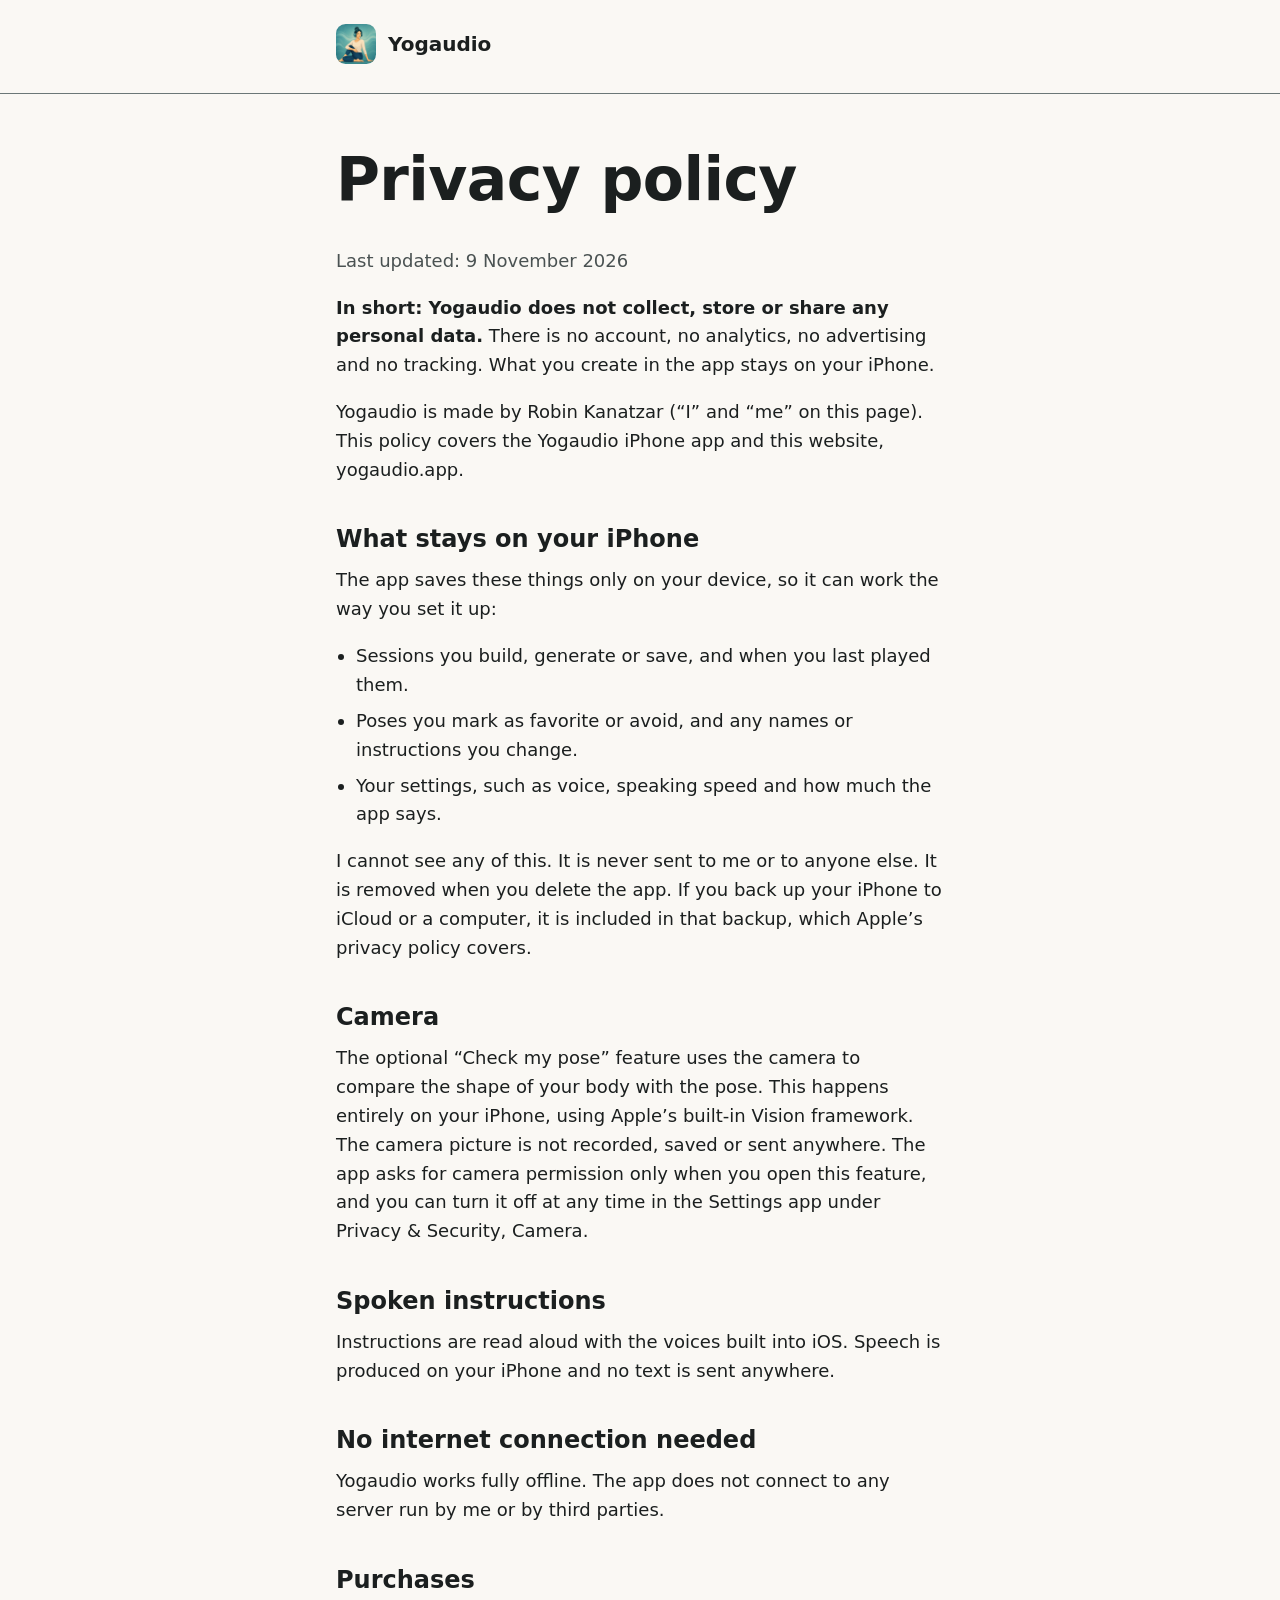
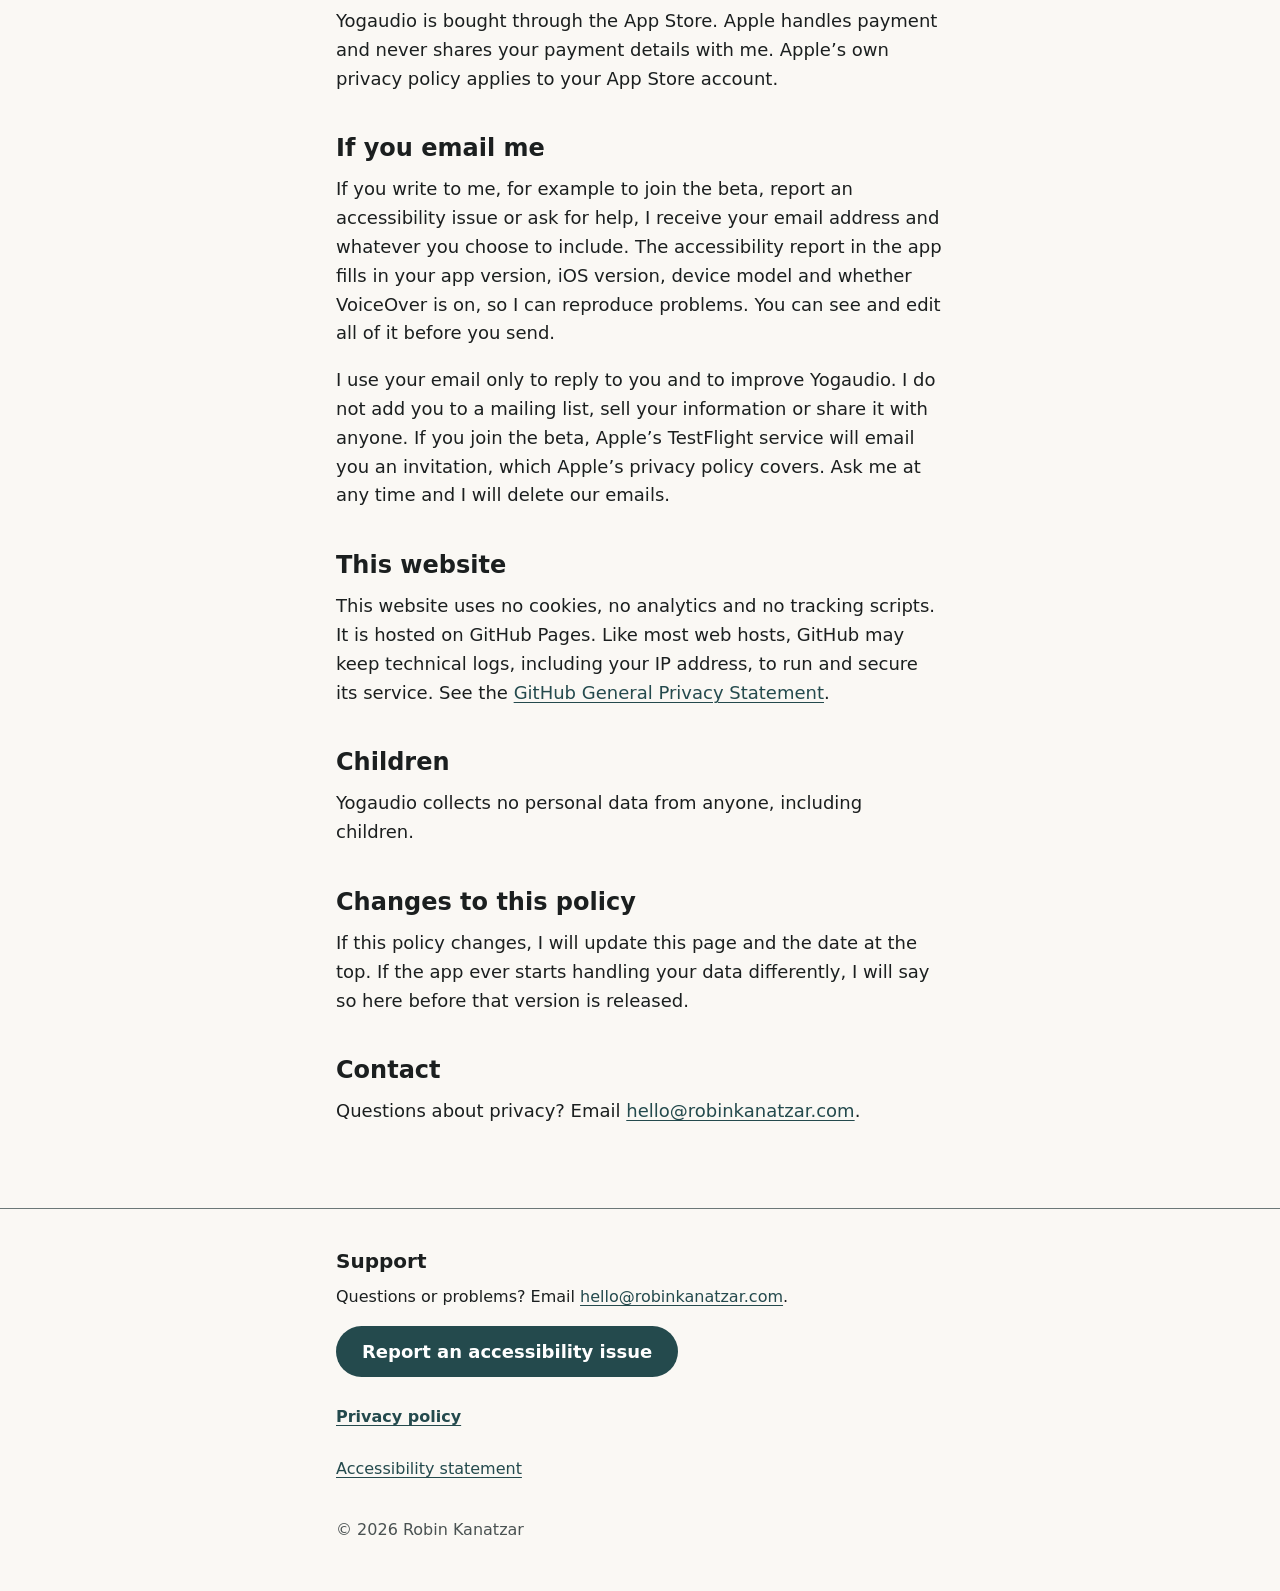
==== privacy.html @ 29d4c192 "Launch yogaudio.app landing page Static, script-free site for GitHub Pages: landing page with Apple'" ====
<!doctype html>
<html lang="en">
<head>
  <meta charset="utf-8">
  <meta name="viewport" content="width=device-width, initial-scale=1">
  <title>Privacy policy | Yogaudio</title>
  <meta name="description" content="Yogaudio collects no personal data. No account, no analytics, no tracking. Your sessions and settings stay on your iPhone.">
  <link rel="canonical" href="https://yogaudio.app/privacy.html">
  <meta name="color-scheme" content="light dark">
  <meta property="og:type" content="article">
  <meta property="og:site_name" content="Yogaudio">
  <meta property="og:title" content="Yogaudio privacy policy">
  <meta property="og:description" content="Yogaudio collects no personal data. Your sessions and settings stay on your iPhone.">
  <meta property="og:url" content="https://yogaudio.app/privacy.html">
  <meta property="og:image" content="https://yogaudio.app/assets/og-image.png">
  <link rel="icon" href="assets/favicon-32.png" sizes="32x32" type="image/png">
  <link rel="apple-touch-icon" href="assets/apple-touch-icon.png">
  <link rel="stylesheet" href="styles.css">
</head>
<body>
  <a class="skip-link" href="#main">Skip to main content</a>

  <header class="site-header">
    <div class="wrap">
      <a href="./"><img src="assets/apple-touch-icon.png" alt="" width="40" height="40"><span>Yogaudio <span class="visually-hidden">home</span></span></a>
    </div>
  </header>

  <main id="main" tabindex="-1">
    <div class="wrap prose">
      <h1>Privacy policy</h1>
      <p class="updated">Last updated: 9 November 2026</p>

      <p><strong>In short: Yogaudio does not collect, store or share any personal data.</strong> There is no account, no analytics, no advertising and no tracking. What you create in the app stays on your iPhone.</p>

      <p>Yogaudio is made by Robin Kanatzar (“I” and “me” on this page). This policy covers the Yogaudio iPhone app and this website, yogaudio.app.</p>

      <h2>What stays on your iPhone</h2>
      <p>The app saves these things only on your device, so it can work the way you set it up:</p>
      <ul>
        <li>Sessions you build, generate or save, and when you last played them.</li>
        <li>Poses you mark as favorite or avoid, and any names or instructions you change.</li>
        <li>Your settings, such as voice, speaking speed and how much the app says.</li>
      </ul>
      <p>I cannot see any of this. It is never sent to me or to anyone else. It is removed when you delete the app. If you back up your iPhone to iCloud or a computer, it is included in that backup, which Apple’s privacy policy covers.</p>

      <h2>Camera</h2>
      <p>The optional “Check my pose” feature uses the camera to compare the shape of your body with the pose. This happens entirely on your iPhone, using Apple’s built-in Vision framework. The camera picture is not recorded, saved or sent anywhere. The app asks for camera permission only when you open this feature, and you can turn it off at any time in the Settings app under Privacy &amp; Security, Camera.</p>

      <h2>Spoken instructions</h2>
      <p>Instructions are read aloud with the voices built into iOS. Speech is produced on your iPhone and no text is sent anywhere.</p>

      <h2>No internet connection needed</h2>
      <p>Yogaudio works fully offline. The app does not connect to any server run by me or by third parties.</p>

      <h2>Purchases</h2>
      <p>Yogaudio is bought through the App Store. Apple handles payment and never shares your payment details with me. Apple’s own privacy policy applies to your App Store account.</p>

      <h2>If you email me</h2>
      <p>If you write to me, for example to join the beta, report an accessibility issue or ask for help, I receive your email address and whatever you choose to include. The accessibility report in the app fills in your app version, iOS version, device model and whether VoiceOver is on, so I can reproduce problems. You can see and edit all of it before you send.</p>
      <p>I use your email only to reply to you and to improve Yogaudio. I do not add you to a mailing list, sell your information or share it with anyone. If you join the beta, Apple’s TestFlight service will email you an invitation, which Apple’s privacy policy covers. Ask me at any time and I will delete our emails.</p>

      <h2>This website</h2>
      <p>This website uses no cookies, no analytics and no tracking scripts. It is hosted on GitHub Pages. Like most web hosts, GitHub may keep technical logs, including your IP address, to run and secure its service. See the <a href="https://docs.github.com/en/site-policy/privacy-policies/github-general-privacy-statement">GitHub General Privacy Statement</a>.</p>

      <h2>Children</h2>
      <p>Yogaudio collects no personal data from anyone, including children.</p>

      <h2>Changes to this policy</h2>
      <p>If this policy changes, I will update this page and the date at the top. If the app ever starts handling your data differently, I will say so here before that version is released.</p>

      <h2>Contact</h2>
      <p>Questions about privacy? Email <a href="mailto:hello@robinkanatzar.com?subject=Yogaudio%20privacy">hello@robinkanatzar.com</a>.</p>
    </div>
  </main>

  <footer class="site-footer">
    <div class="wrap">
      <h2>Support</h2>
      <p>Questions or problems? Email <a href="mailto:hello@robinkanatzar.com?subject=Yogaudio%20support">hello@robinkanatzar.com</a>.</p>
      <p>
        <a class="button" href="mailto:hello@robinkanatzar.com?subject=Yogaudio%20accessibility%20issue&amp;body=Hello%2C%0D%0A%0D%0AWhat%20happened%3A%0D%0A%0D%0AWhere%20it%20happened%20%28website%20page%20or%20app%20screen%29%3A%0D%0A%0D%0ADevice%2C%20browser%20or%20app%20version%2C%20and%20any%20assistive%20technology%3A%0D%0A">Report an accessibility issue</a>
      </p>
      <nav aria-label="Footer">
        <ul class="footer-links">
          <li><a href="privacy.html" aria-current="page">Privacy policy</a></li>
          <li><a href="accessibility.html">Accessibility statement</a></li>
        </ul>
      </nav>
      <p class="copyright">© 2026 Robin Kanatzar</p>
    </div>
  </footer>
</body>
</html>
---- styles.css ----
/*
  Yogaudio website styles.

  Accessibility notes
  - Every text and control color pair meets WCAG AAA contrast (7:1) in light and dark mode.
  - Sizes are in rem so browser text size settings and zoom scale the whole page.
  - No fixed heights on text containers, so user text-spacing overrides (WCAG 1.4.12) never clip.
  - One-column layout that reflows down to 320 CSS pixels wide (WCAG 1.4.10).
  - Focus is always visible, thick and high contrast (WCAG 2.4.7, 2.4.11, 2.4.13).
  - Controls are at least 48 by 48 CSS pixels (WCAG 2.5.5, 2.5.8).
  - Works in Windows High Contrast / forced colors mode.
*/

:root {
  color-scheme: light dark;

  /* Light palette. Contrast against --bg in brackets. */
  --bg: #faf8f4;
  --text: #1b1f1f;          /* 15.7:1 */
  --text-muted: #4a5252;    /* 7.6:1 */
  --accent: #244a4d;        /* 9.2:1, the app's teal, darkened for AAA */
  --surface: #e3f0f0;       /* card background; text 14.3:1, accent 8.3:1 */
  --border: #6b7777;        /* 4.6:1, non-text contrast for card edges */
  --button-bg: #244a4d;
  --button-text: #ffffff;   /* 9.7:1 */
  --button-hover-bg: #1b3739;
  --focus: #1b1f1f;
  --focus-halo: #faf8f4;

  --radius: 0.75rem;
  --measure: 40rem;
  --gutter: 1rem;
}

@media (prefers-color-scheme: dark) {
  :root {
    --bg: #101414;
    --text: #f3f5f5;        /* 17:1 */
    --text-muted: #c2caca;  /* 11.1:1 */
    --accent: #8fd0d3;      /* 10.7:1 */
    --surface: #1a2728;     /* text 14.1:1, accent 8.9:1 */
    --border: #8a9898;
    --button-bg: #8fd0d3;
    --button-text: #0b1a1b; /* 10.3:1 */
    --button-hover-bg: #b5e2e4;
    --focus: #f3f5f5;
    --focus-halo: #101414;
  }
}

@media (prefers-contrast: more) {
  :root {
    --text-muted: var(--text);
    --border: var(--text);
  }
}

*,
*::before,
*::after {
  box-sizing: border-box;
}

html {
  /* Never lock the text size: respect the browser and OS setting. */
  -webkit-text-size-adjust: 100%;
  text-size-adjust: 100%;
}

body {
  margin: 0;
  background: var(--bg);
  color: var(--text);
  font-family: system-ui, -apple-system, BlinkMacSystemFont, "Segoe UI", Roboto, "Helvetica Neue", Arial, sans-serif;
  font-size: 1.125rem;
  line-height: 1.6;
  overflow-wrap: break-word;
}

img {
  max-width: 100%;
  height: auto;
}

h1,
h2,
h3 {
  line-height: 1.25;
  margin: 0 0 0.5em;
}

h1 {
  font-size: clamp(2.5rem, 2rem + 3vw, 3.75rem);
  letter-spacing: -0.01em;
}

h2 {
  font-size: 1.75rem;
  margin-top: 0;
}

h3 {
  font-size: 1.3rem;
}

p,
ul {
  margin: 0 0 1em;
}

a {
  color: var(--accent);
  text-decoration: underline;
  text-decoration-thickness: 0.08em;
  text-underline-offset: 0.18em;
}

a:hover {
  text-decoration-thickness: 0.16em;
}

/* Visible focus for every interactive element: a two-tone ring that shows on any background. */
:focus-visible {
  outline: 3px solid var(--focus);
  outline-offset: 3px;
  box-shadow: 0 0 0 6px var(--focus-halo);
  border-radius: 0.25rem;
}

/* Hidden visually, still read by screen readers. */
.visually-hidden {
  position: absolute !important;
  width: 1px;
  height: 1px;
  padding: 0;
  margin: -1px;
  overflow: hidden;
  clip: rect(0 0 0 0);
  white-space: nowrap;
  border: 0;
}

/* Skip link: first thing a keyboard user reaches, shown when focused. */
.skip-link {
  position: absolute;
  left: var(--gutter);
  top: -100vh;
  z-index: 10;
  padding: 0.75rem 1rem;
  background: var(--button-bg);
  color: var(--button-text);
  font-weight: 700;
  border-radius: 0.5rem;
}

.skip-link:focus {
  top: var(--gutter);
}

.wrap {
  max-width: var(--measure);
  margin: 0 auto;
  padding: 0 var(--gutter);
}

/* Header on inner pages */
.site-header {
  padding: 1.25rem 0;
  border-bottom: 1px solid var(--border);
}

.site-header a {
  display: inline-flex;
  align-items: center;
  gap: 0.75rem;
  min-height: 3rem;
  font-weight: 700;
  font-size: 1.25rem;
  color: var(--text);
  text-decoration: none;
}

.site-header a:hover span {
  text-decoration: underline;
}

.site-header img {
  width: 2.5rem;
  height: 2.5rem;
  border-radius: 0.6rem;
}

main {
  display: block;
  padding: 3rem 0 4rem;
}

main:focus {
  outline: none;
}

/* Home page hero */
.hero {
  text-align: center;
  padding-bottom: 3rem;
}

.app-icon {
  display: block;
  width: 8rem;
  height: 8rem;
  margin: 0 auto 1.5rem;
  border-radius: 1.8rem;
  /* Keeps the icon edge visible on the dark background without relying on color alone. */
  box-shadow: 0 0 0 1px var(--border);
}

.tagline {
  font-size: 1.375rem;
  color: var(--text-muted);
  max-width: 32rem;
  margin: 0 auto 2rem;
}

.badge-link {
  display: inline-block;
  border-radius: 0.6rem;
  /* The link area stays at least 48px tall even before the badge image loads. */
  min-height: 3rem;
  min-width: 3rem;
}

.badge-link img {
  display: block;
  height: 3.5rem;
  width: auto;
}

.availability {
  margin-top: 1rem;
  font-size: 1rem;
  color: var(--text-muted);
}

section + section {
  margin-top: 3.5rem;
}

.features {
  padding-left: 1.25rem;
}

.features li + li {
  margin-top: 0.6em;
}

/* Calls to action */
.card {
  background: var(--surface);
  border: 1px solid var(--border);
  border-radius: var(--radius);
  padding: 1.5rem;
}

.card + .card {
  margin-top: 1.25rem;
}

.card > :last-child {
  margin-bottom: 0;
}

.card--primary {
  border-width: 3px;
  border-color: var(--accent);
  padding: 2rem 1.5rem;
}

.card--primary h3 {
  font-size: 1.6rem;
}

.contact-note {
  color: var(--text-muted);
}

.button {
  display: inline-flex;
  align-items: center;
  justify-content: center;
  min-height: 3rem;
  min-width: 3rem;
  padding: 0.75rem 1.5rem;
  /* Transparent border becomes visible in forced colors mode, so the button keeps its shape. */
  border: 2px solid transparent;
  border-radius: 999px;
  background: var(--button-bg);
  color: var(--button-text);
  font-weight: 700;
  font-size: 1.125rem;
  line-height: 1.3;
  text-align: center;
  text-decoration: none;
}

.button:hover {
  background: var(--button-hover-bg);
  text-decoration: underline;
}

.button--large {
  font-size: 1.25rem;
  padding: 1rem 2rem;
  min-height: 3.5rem;
}

.button--secondary {
  background: transparent;
  color: var(--accent);
  border-color: currentColor;
}

.button--secondary:hover {
  background: var(--bg);
}

/* Inner page content */
.prose h2 {
  font-size: 1.5rem;
  margin-top: 2.5rem;
}

.prose ul {
  padding-left: 1.25rem;
}

.prose li + li {
  margin-top: 0.4em;
}

.updated {
  color: var(--text-muted);
}

/* Footer: the same on every page, in the same order (WCAG 3.2.6 Consistent Help). */
.site-footer {
  border-top: 1px solid var(--border);
  padding: 2.5rem 0 3rem;
  font-size: 1rem;
}

.site-footer h2 {
  font-size: 1.25rem;
}

.footer-links {
  list-style: none;
  padding: 0;
  margin: 0 0 1.5rem;
}

.footer-links li + li {
  margin-top: 0.25rem;
}

.footer-links a {
  display: inline-flex;
  align-items: center;
  min-height: 3rem;
}

.footer-links a[aria-current="page"] {
  font-weight: 700;
}

.copyright {
  margin: 1.5rem 0 0;
  color: var(--text-muted);
}

@media (forced-colors: active) {
  .button,
  .card,
  .skip-link {
    border: 2px solid CanvasText;
  }

  .button,
  .skip-link {
    color: LinkText;
  }

  :focus-visible {
    outline: 3px solid Highlight;
    box-shadow: none;
  }
}

@media (prefers-reduced-motion: no-preference) {
  html {
    scroll-behavior: smooth;
  }
}

@media print {
  .skip-link {
    display: none;
  }
}
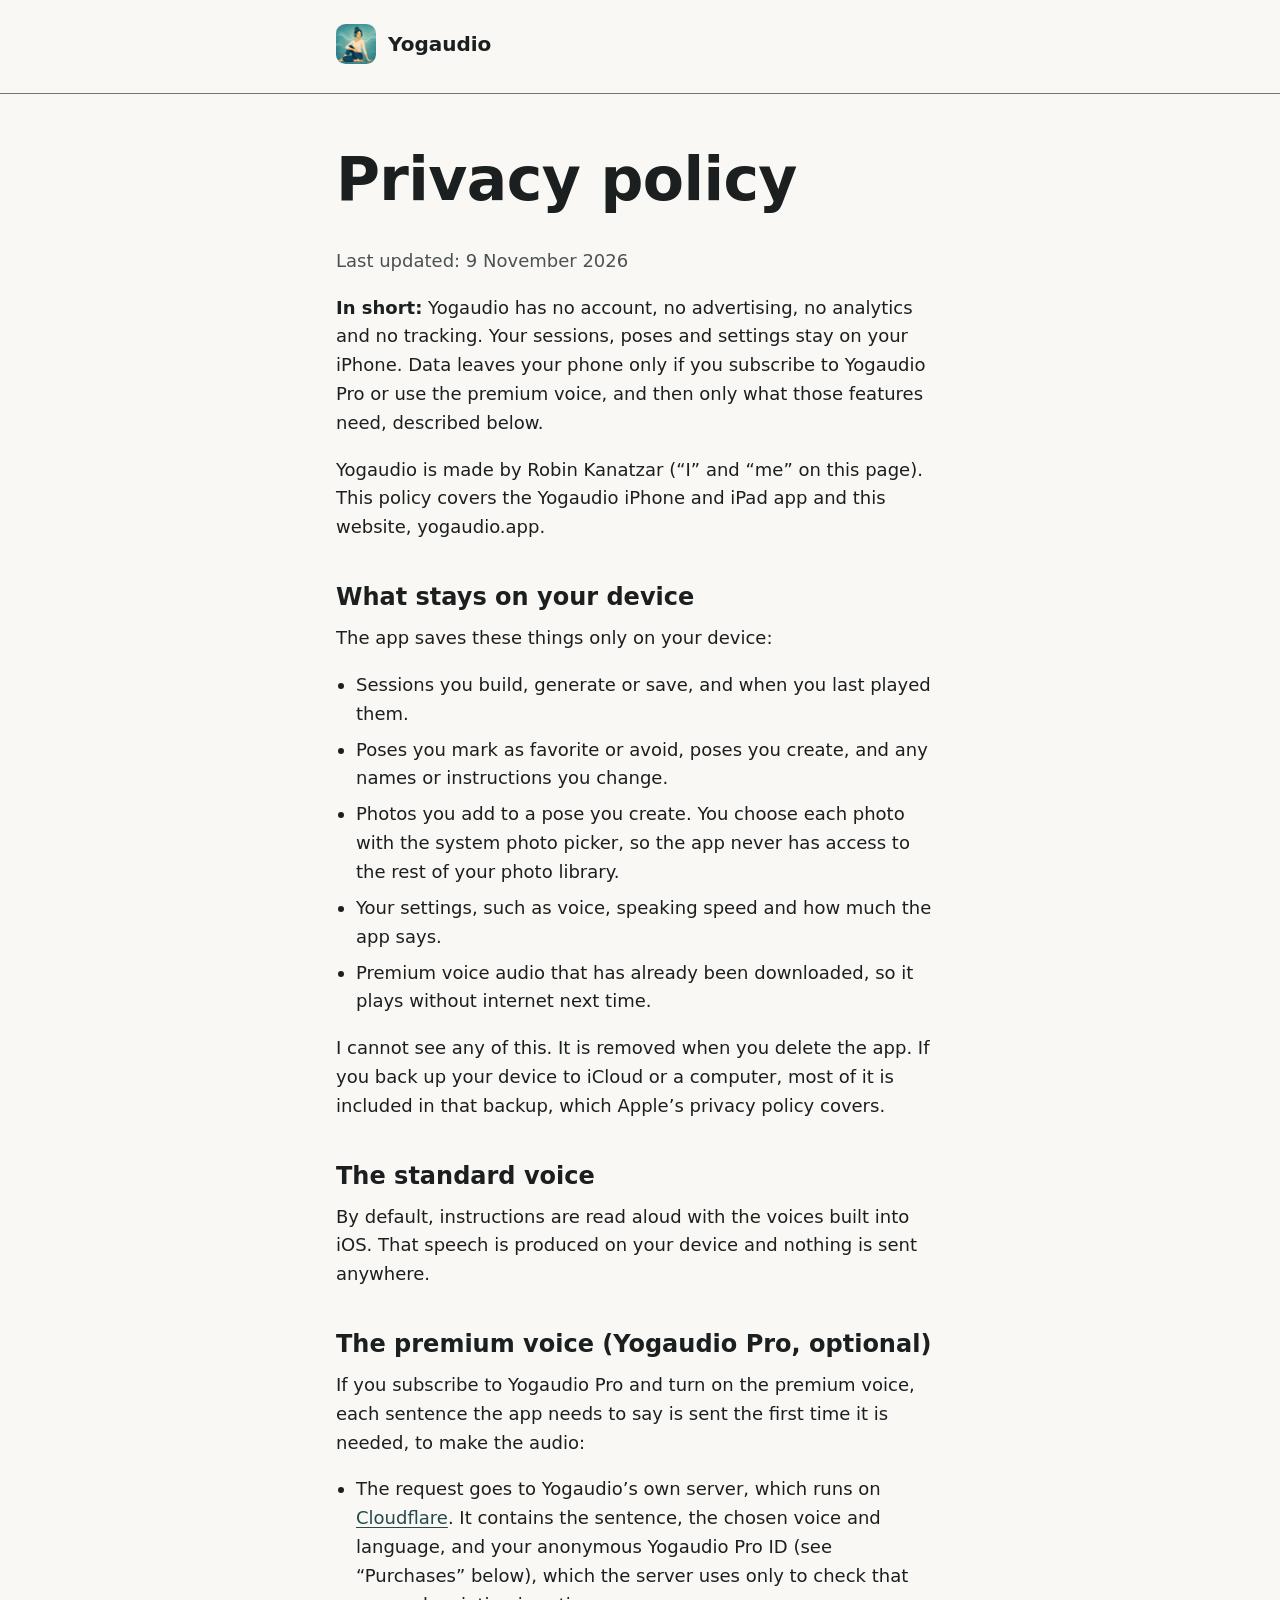
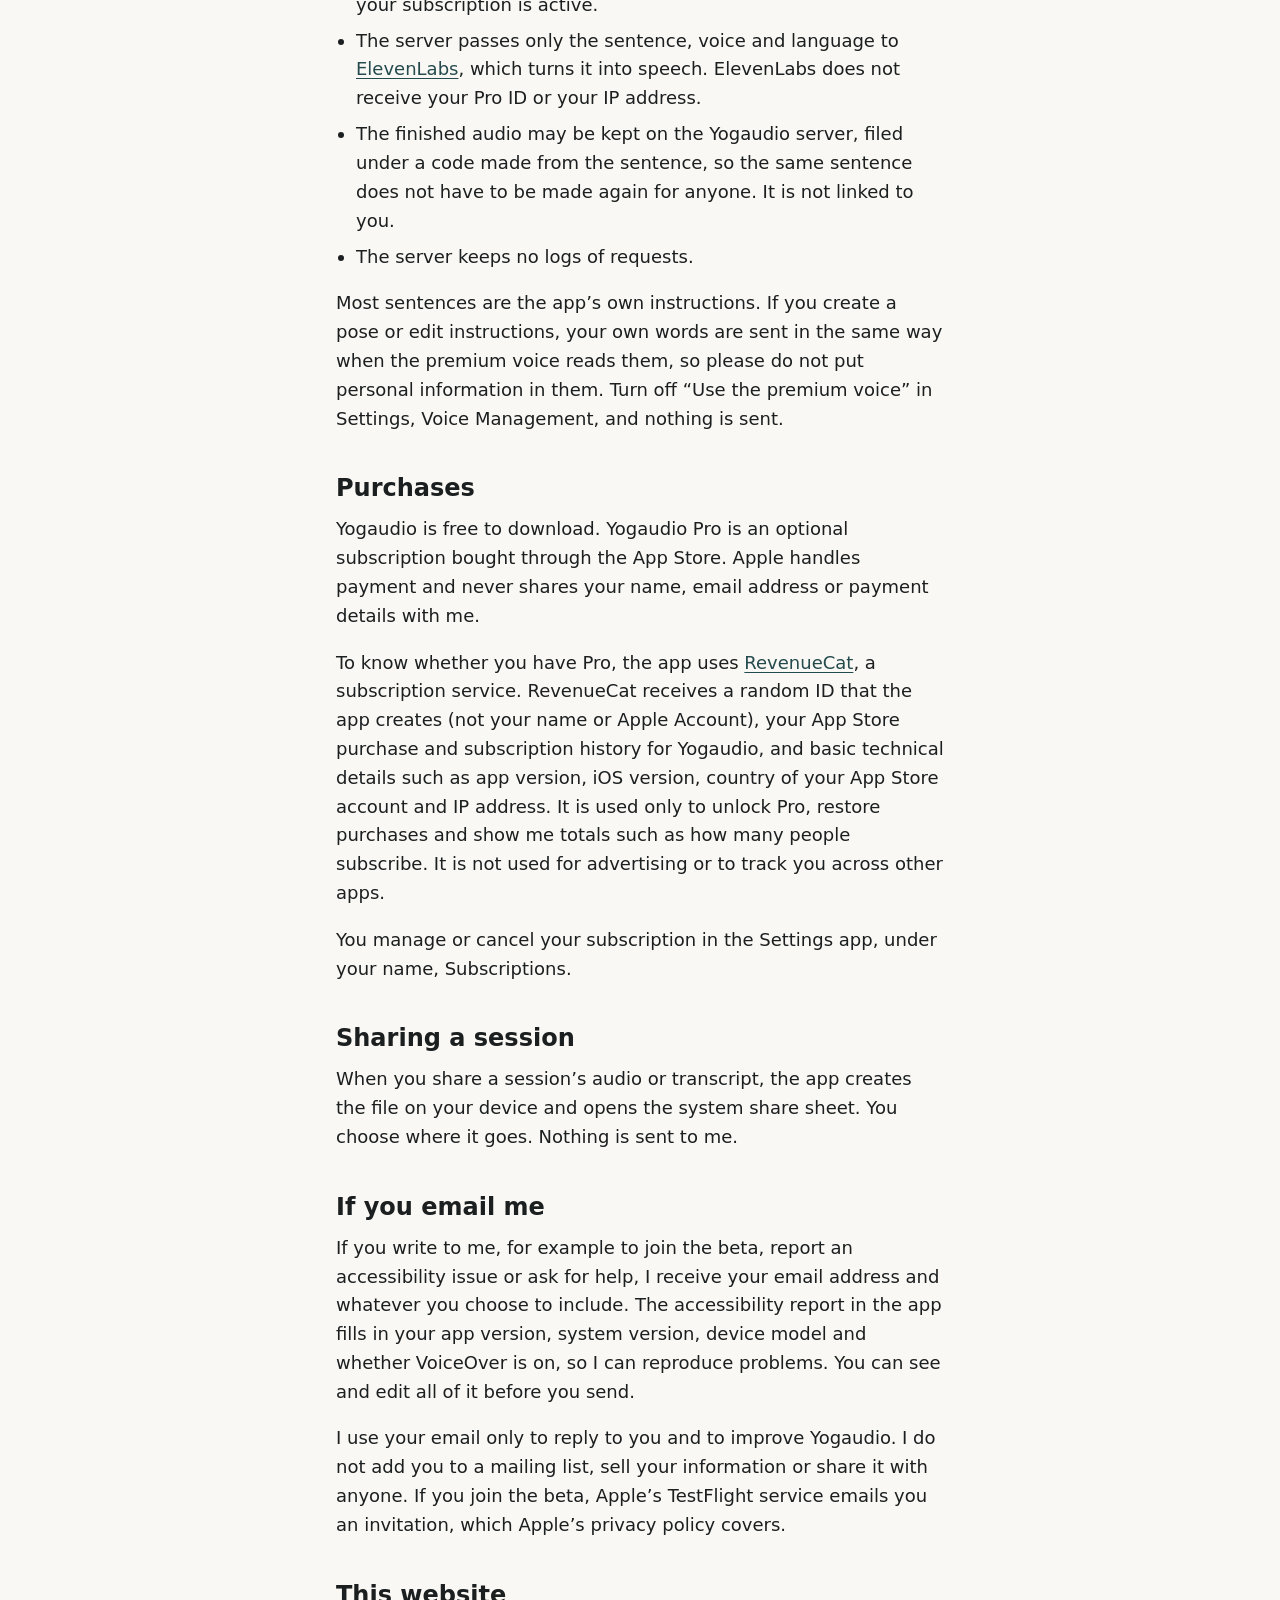
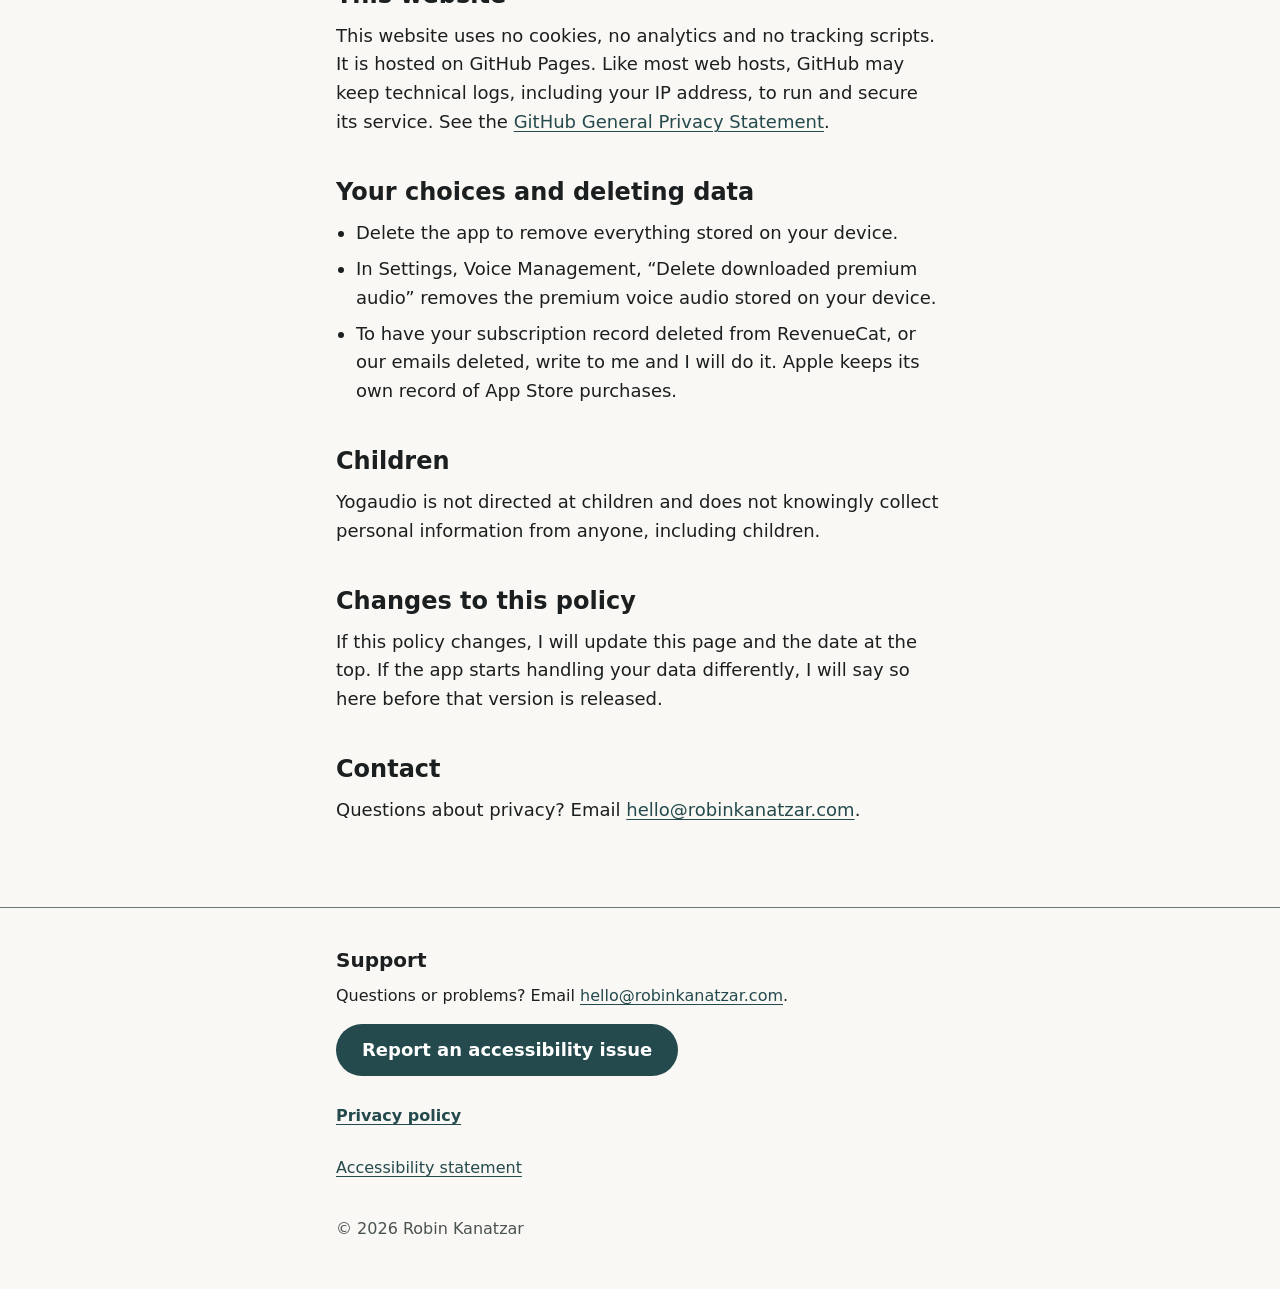
==== commit a06e079d: "Update privacy policy for Yogaudio Pro and the premium voice The app is now free with an optional Pr" ====
--- a/privacy.html
+++ b/privacy.html
@@ -4,13 +4,13 @@
   <meta charset="utf-8">
   <meta name="viewport" content="width=device-width, initial-scale=1">
   <title>Privacy policy | Yogaudio</title>
-  <meta name="description" content="Yogaudio collects no personal data. No account, no analytics, no tracking. Your sessions and settings stay on your iPhone.">
+  <meta name="description" content="How Yogaudio handles your data: no account, no ads, no analytics, no tracking. Sessions and settings stay on your device; the optional Pro subscription and premium voice share only what they need.">
   <link rel="canonical" href="https://yogaudio.app/privacy.html">
   <meta name="color-scheme" content="light dark">
   <meta property="og:type" content="article">
   <meta property="og:site_name" content="Yogaudio">
   <meta property="og:title" content="Yogaudio privacy policy">
-  <meta property="og:description" content="Yogaudio collects no personal data. Your sessions and settings stay on your iPhone.">
+  <meta property="og:description" content="No account, no ads, no tracking. Sessions and settings stay on your device.">
   <meta property="og:url" content="https://yogaudio.app/privacy.html">
   <meta property="og:image" content="https://yogaudio.app/assets/og-image.png">
   <link rel="icon" href="assets/favicon-32.png" sizes="32x32" type="image/png">
@@ -31,43 +31,61 @@
       <h1>Privacy policy</h1>
       <p class="updated">Last updated: 9 November 2026</p>
 
-      <p><strong>In short: Yogaudio does not collect, store or share any personal data.</strong> There is no account, no analytics, no advertising and no tracking. What you create in the app stays on your iPhone.</p>
+      <p><strong>In short:</strong> Yogaudio has no account, no advertising, no analytics and no tracking. Your sessions, poses and settings stay on your iPhone. Data leaves your phone only if you subscribe to Yogaudio Pro or use the premium voice, and then only what those features need, described below.</p>
 
-      <p>Yogaudio is made by Robin Kanatzar (“I” and “me” on this page). This policy covers the Yogaudio iPhone app and this website, yogaudio.app.</p>
+      <p>Yogaudio is made by Robin Kanatzar (“I” and “me” on this page). This policy covers the Yogaudio iPhone and iPad app and this website, yogaudio.app.</p>
 
-      <h2>What stays on your iPhone</h2>
-      <p>The app saves these things only on your device, so it can work the way you set it up:</p>
+      <h2>What stays on your device</h2>
+      <p>The app saves these things only on your device:</p>
       <ul>
         <li>Sessions you build, generate or save, and when you last played them.</li>
-        <li>Poses you mark as favorite or avoid, and any names or instructions you change.</li>
+        <li>Poses you mark as favorite or avoid, poses you create, and any names or instructions you change.</li>
+        <li>Photos you add to a pose you create. You choose each photo with the system photo picker, so the app never has access to the rest of your photo library.</li>
         <li>Your settings, such as voice, speaking speed and how much the app says.</li>
+        <li>Premium voice audio that has already been downloaded, so it plays without internet next time.</li>
       </ul>
-      <p>I cannot see any of this. It is never sent to me or to anyone else. It is removed when you delete the app. If you back up your iPhone to iCloud or a computer, it is included in that backup, which Apple’s privacy policy covers.</p>
+      <p>I cannot see any of this. It is removed when you delete the app. If you back up your device to iCloud or a computer, most of it is included in that backup, which Apple’s privacy policy covers.</p>
 
-      <h2>Camera</h2>
-      <p>The optional “Check my pose” feature uses the camera to compare the shape of your body with the pose. This happens entirely on your iPhone, using Apple’s built-in Vision framework. The camera picture is not recorded, saved or sent anywhere. The app asks for camera permission only when you open this feature, and you can turn it off at any time in the Settings app under Privacy &amp; Security, Camera.</p>
+      <h2>The standard voice</h2>
+      <p>By default, instructions are read aloud with the voices built into iOS. That speech is produced on your device and nothing is sent anywhere.</p>
 
-      <h2>Spoken instructions</h2>
-      <p>Instructions are read aloud with the voices built into iOS. Speech is produced on your iPhone and no text is sent anywhere.</p>
-
-      <h2>No internet connection needed</h2>
-      <p>Yogaudio works fully offline. The app does not connect to any server run by me or by third parties.</p>
+      <h2>The premium voice (Yogaudio Pro, optional)</h2>
+      <p>If you subscribe to Yogaudio Pro and turn on the premium voice, each sentence the app needs to say is sent the first time it is needed, to make the audio:</p>
+      <ul>
+        <li>The request goes to Yogaudio’s own server, which runs on <a href="https://www.cloudflare.com/privacypolicy/">Cloudflare</a>. It contains the sentence, the chosen voice and language, and your anonymous Yogaudio Pro ID (see “Purchases” below), which the server uses only to check that your subscription is active.</li>
+        <li>The server passes only the sentence, voice and language to <a href="https://elevenlabs.io/privacy-policy">ElevenLabs</a>, which turns it into speech. ElevenLabs does not receive your Pro ID or your IP address.</li>
+        <li>The finished audio may be kept on the Yogaudio server, filed under a code made from the sentence, so the same sentence does not have to be made again for anyone. It is not linked to you.</li>
+        <li>The server keeps no logs of requests.</li>
+      </ul>
+      <p>Most sentences are the app’s own instructions. If you create a pose or edit instructions, your own words are sent in the same way when the premium voice reads them, so please do not put personal information in them. Turn off “Use the premium voice” in Settings, Voice Management, and nothing is sent.</p>
 
       <h2>Purchases</h2>
-      <p>Yogaudio is bought through the App Store. Apple handles payment and never shares your payment details with me. Apple’s own privacy policy applies to your App Store account.</p>
+      <p>Yogaudio is free to download. Yogaudio Pro is an optional subscription bought through the App Store. Apple handles payment and never shares your name, email address or payment details with me.</p>
+      <p>To know whether you have Pro, the app uses <a href="https://www.revenuecat.com/privacy/">RevenueCat</a>, a subscription service. RevenueCat receives a random ID that the app creates (not your name or Apple Account), your App Store purchase and subscription history for Yogaudio, and basic technical details such as app version, iOS version, country of your App Store account and IP address. It is used only to unlock Pro, restore purchases and show me totals such as how many people subscribe. It is not used for advertising or to track you across other apps.</p>
+      <p>You manage or cancel your subscription in the Settings app, under your name, Subscriptions.</p>
+
+      <h2>Sharing a session</h2>
+      <p>When you share a session’s audio or transcript, the app creates the file on your device and opens the system share sheet. You choose where it goes. Nothing is sent to me.</p>
 
       <h2>If you email me</h2>
-      <p>If you write to me, for example to join the beta, report an accessibility issue or ask for help, I receive your email address and whatever you choose to include. The accessibility report in the app fills in your app version, iOS version, device model and whether VoiceOver is on, so I can reproduce problems. You can see and edit all of it before you send.</p>
-      <p>I use your email only to reply to you and to improve Yogaudio. I do not add you to a mailing list, sell your information or share it with anyone. If you join the beta, Apple’s TestFlight service will email you an invitation, which Apple’s privacy policy covers. Ask me at any time and I will delete our emails.</p>
+      <p>If you write to me, for example to join the beta, report an accessibility issue or ask for help, I receive your email address and whatever you choose to include. The accessibility report in the app fills in your app version, system version, device model and whether VoiceOver is on, so I can reproduce problems. You can see and edit all of it before you send.</p>
+      <p>I use your email only to reply to you and to improve Yogaudio. I do not add you to a mailing list, sell your information or share it with anyone. If you join the beta, Apple’s TestFlight service emails you an invitation, which Apple’s privacy policy covers.</p>
 
       <h2>This website</h2>
       <p>This website uses no cookies, no analytics and no tracking scripts. It is hosted on GitHub Pages. Like most web hosts, GitHub may keep technical logs, including your IP address, to run and secure its service. See the <a href="https://docs.github.com/en/site-policy/privacy-policies/github-general-privacy-statement">GitHub General Privacy Statement</a>.</p>
 
+      <h2>Your choices and deleting data</h2>
+      <ul>
+        <li>Delete the app to remove everything stored on your device.</li>
+        <li>In Settings, Voice Management, “Delete downloaded premium audio” removes the premium voice audio stored on your device.</li>
+        <li>To have your subscription record deleted from RevenueCat, or our emails deleted, write to me and I will do it. Apple keeps its own record of App Store purchases.</li>
+      </ul>
+
       <h2>Children</h2>
-      <p>Yogaudio collects no personal data from anyone, including children.</p>
+      <p>Yogaudio is not directed at children and does not knowingly collect personal information from anyone, including children.</p>
 
       <h2>Changes to this policy</h2>
-      <p>If this policy changes, I will update this page and the date at the top. If the app ever starts handling your data differently, I will say so here before that version is released.</p>
+      <p>If this policy changes, I will update this page and the date at the top. If the app starts handling your data differently, I will say so here before that version is released.</p>
 
       <h2>Contact</h2>
       <p>Questions about privacy? Email <a href="mailto:hello@robinkanatzar.com?subject=Yogaudio%20privacy">hello@robinkanatzar.com</a>.</p>
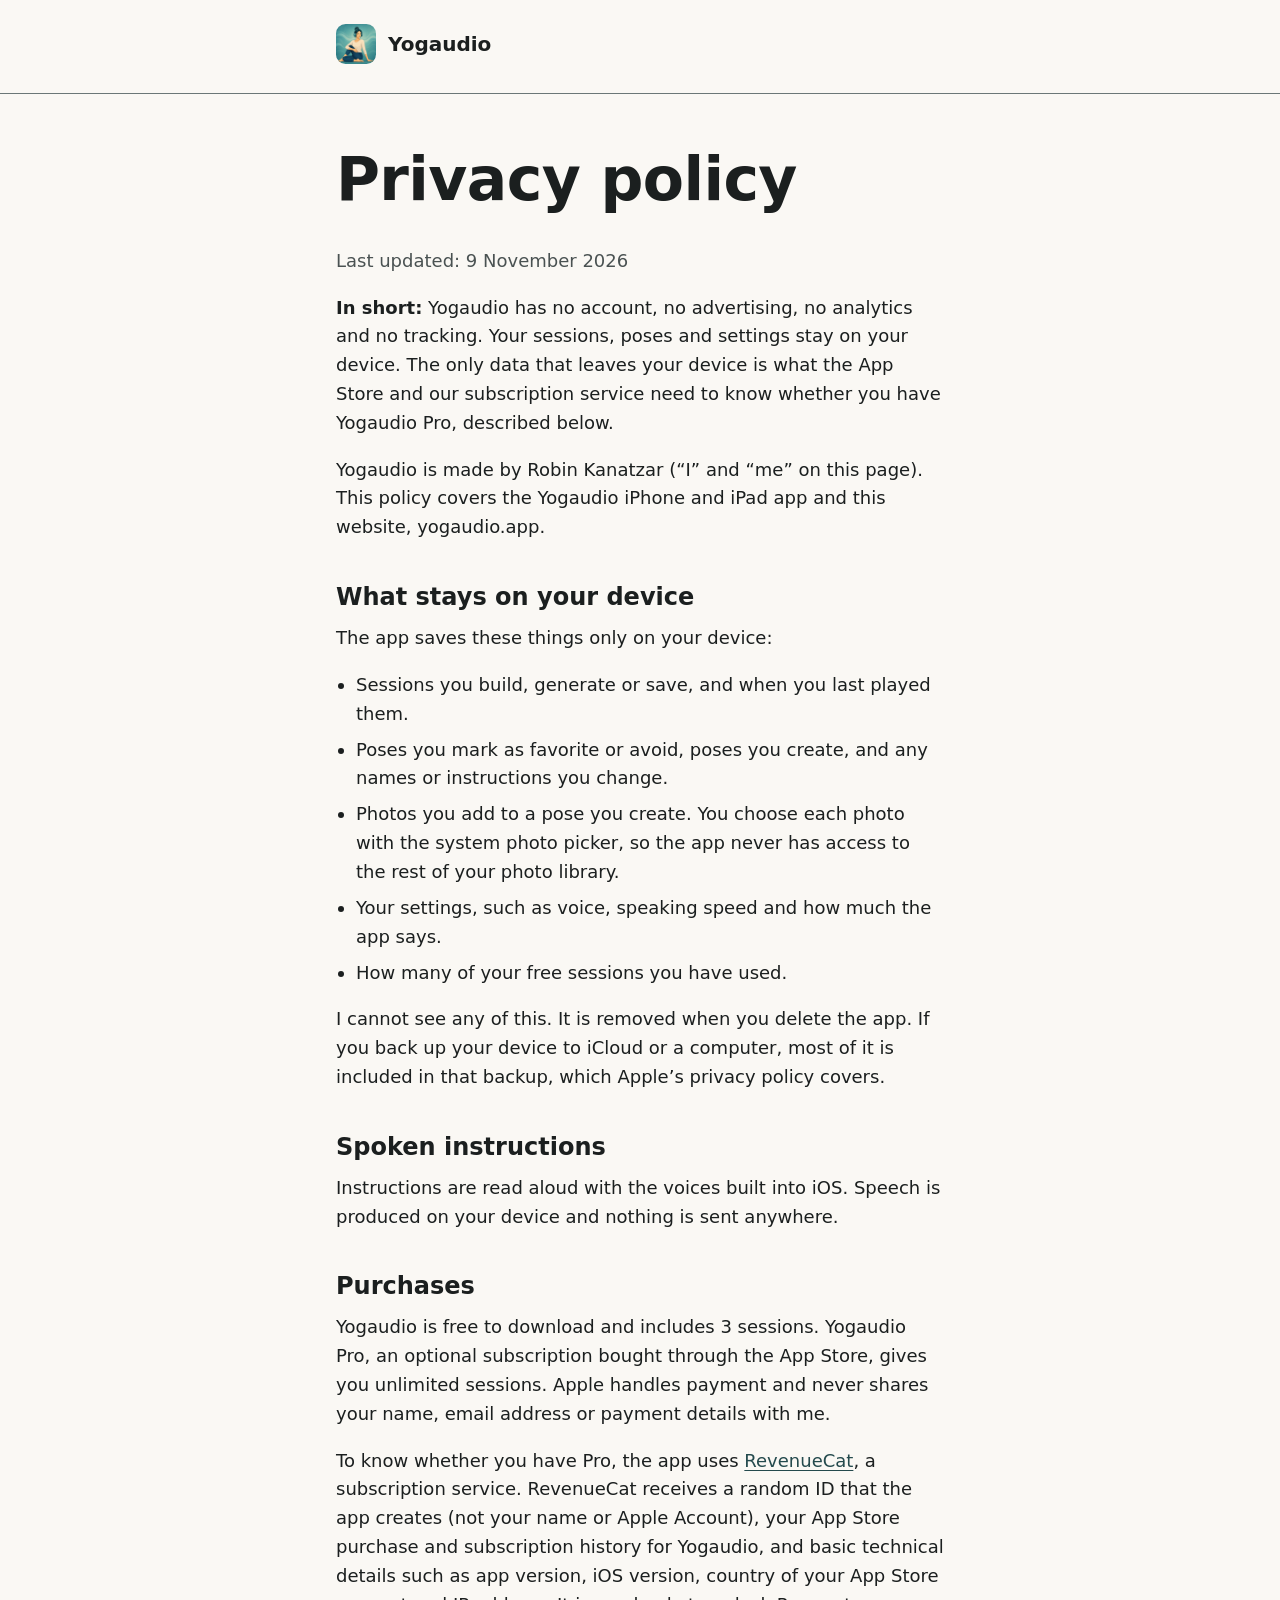
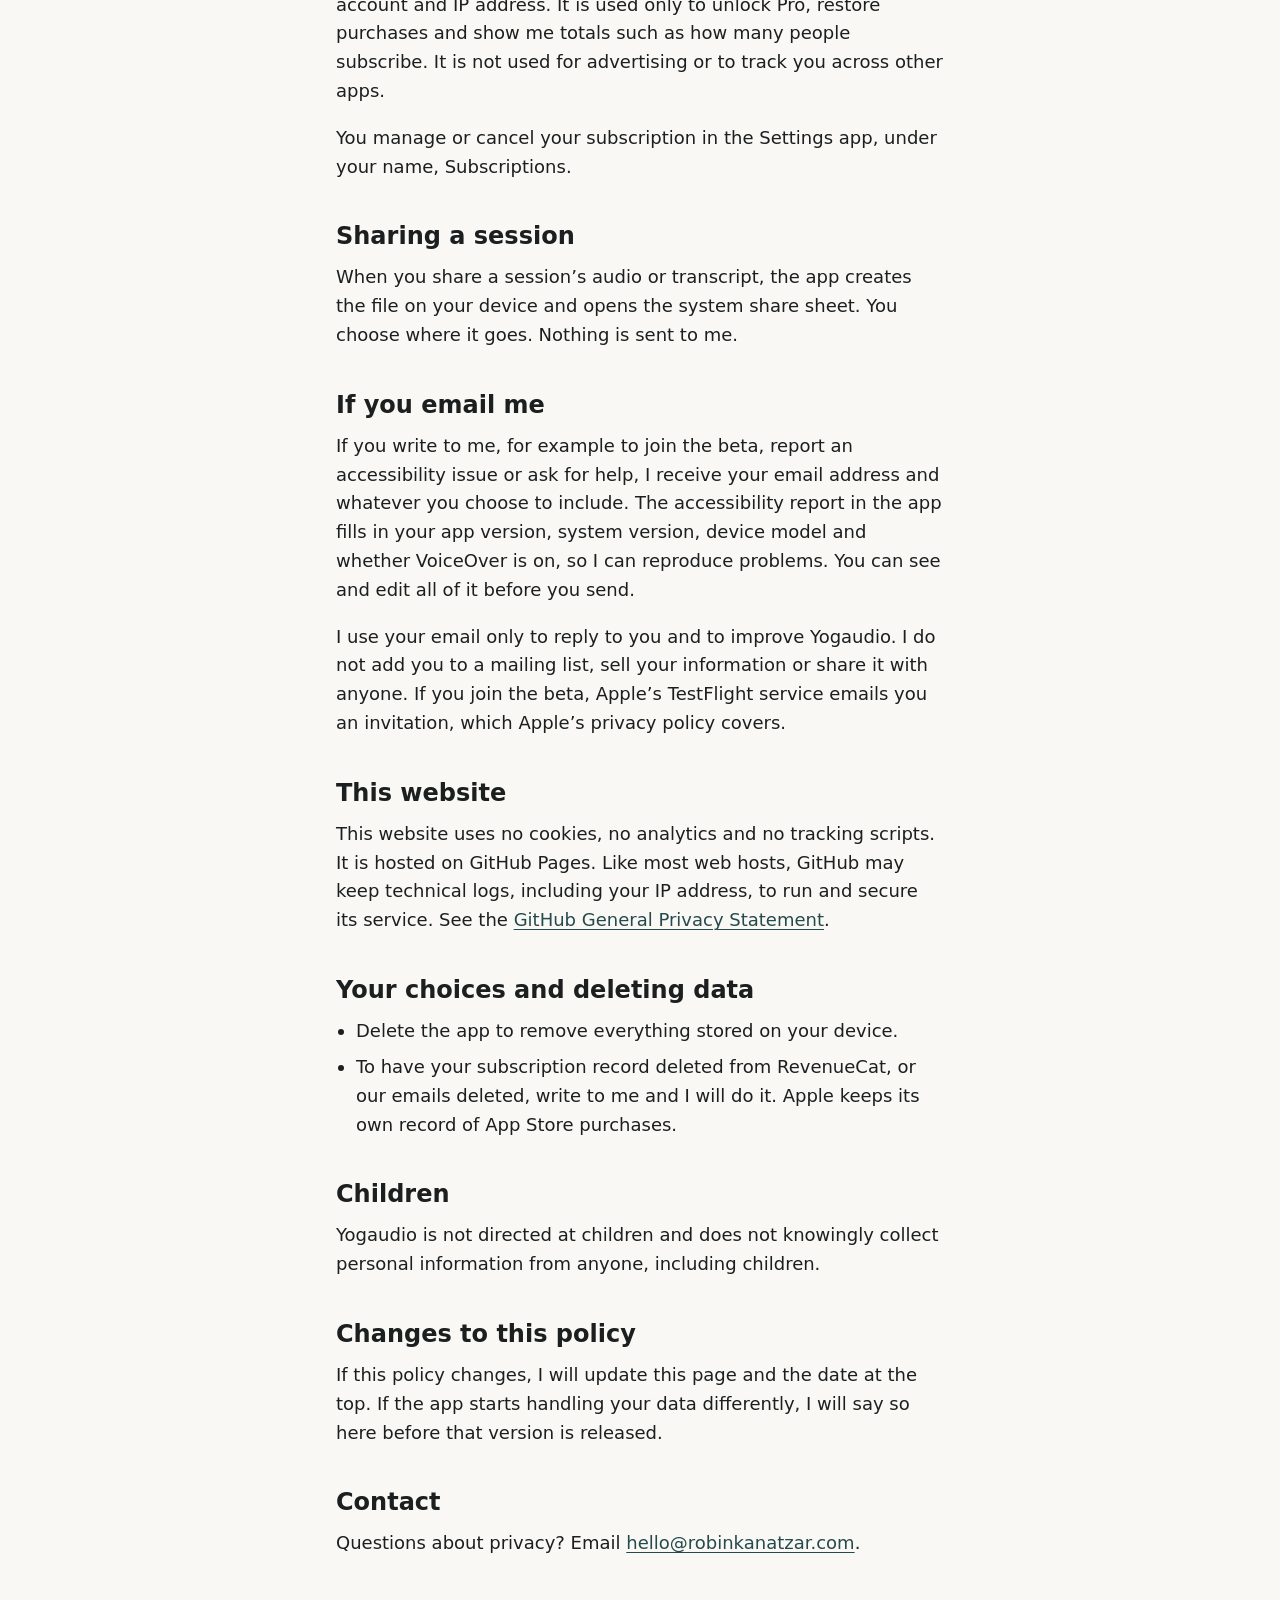
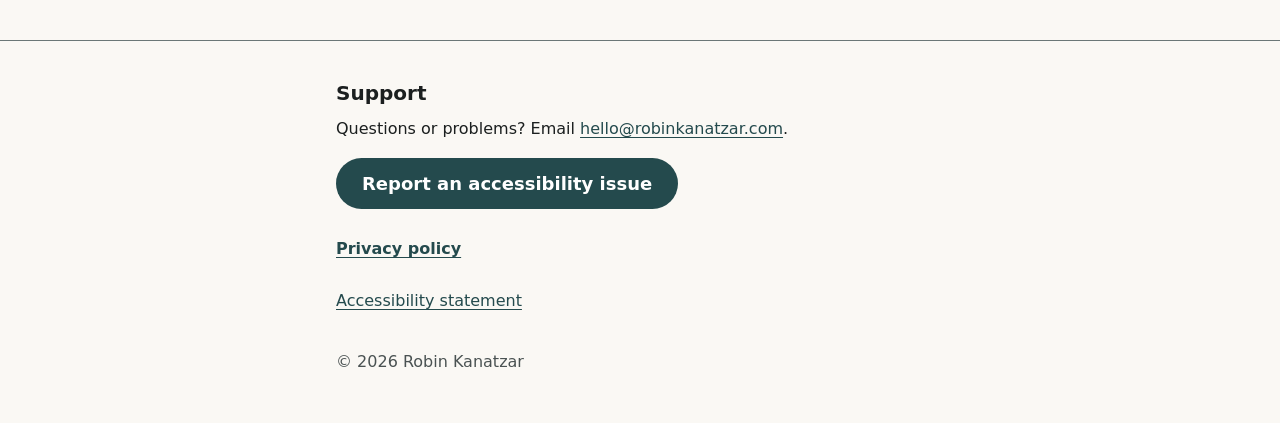
==== commit cc6b663d: "Privacy policy: Pro is unlimited sessions; premium voice removed The ElevenLabs premium voice is not" ====
--- a/privacy.html
+++ b/privacy.html
@@ -4,7 +4,7 @@
   <meta charset="utf-8">
   <meta name="viewport" content="width=device-width, initial-scale=1">
   <title>Privacy policy | Yogaudio</title>
-  <meta name="description" content="How Yogaudio handles your data: no account, no ads, no analytics, no tracking. Sessions and settings stay on your device; the optional Pro subscription and premium voice share only what they need.">
+  <meta name="description" content="How Yogaudio handles your data: no account, no ads, no analytics, no tracking. Sessions and settings stay on your device; the optional Pro subscription shares only what it needs.">
   <link rel="canonical" href="https://yogaudio.app/privacy.html">
   <meta name="color-scheme" content="light dark">
   <meta property="og:type" content="article">
@@ -31,7 +31,7 @@
       <h1>Privacy policy</h1>
       <p class="updated">Last updated: 9 November 2026</p>
 
-      <p><strong>In short:</strong> Yogaudio has no account, no advertising, no analytics and no tracking. Your sessions, poses and settings stay on your iPhone. Data leaves your phone only if you subscribe to Yogaudio Pro or use the premium voice, and then only what those features need, described below.</p>
+      <p><strong>In short:</strong> Yogaudio has no account, no advertising, no analytics and no tracking. Your sessions, poses and settings stay on your device. The only data that leaves your device is what the App Store and our subscription service need to know whether you have Yogaudio Pro, described below.</p>
 
       <p>Yogaudio is made by Robin Kanatzar (“I” and “me” on this page). This policy covers the Yogaudio iPhone and iPad app and this website, yogaudio.app.</p>
 
@@ -42,25 +42,15 @@
         <li>Poses you mark as favorite or avoid, poses you create, and any names or instructions you change.</li>
         <li>Photos you add to a pose you create. You choose each photo with the system photo picker, so the app never has access to the rest of your photo library.</li>
         <li>Your settings, such as voice, speaking speed and how much the app says.</li>
-        <li>Premium voice audio that has already been downloaded, so it plays without internet next time.</li>
+        <li>How many of your free sessions you have used.</li>
       </ul>
       <p>I cannot see any of this. It is removed when you delete the app. If you back up your device to iCloud or a computer, most of it is included in that backup, which Apple’s privacy policy covers.</p>
 
-      <h2>The standard voice</h2>
-      <p>By default, instructions are read aloud with the voices built into iOS. That speech is produced on your device and nothing is sent anywhere.</p>
-
-      <h2>The premium voice (Yogaudio Pro, optional)</h2>
-      <p>If you subscribe to Yogaudio Pro and turn on the premium voice, each sentence the app needs to say is sent the first time it is needed, to make the audio:</p>
-      <ul>
-        <li>The request goes to Yogaudio’s own server, which runs on <a href="https://www.cloudflare.com/privacypolicy/">Cloudflare</a>. It contains the sentence, the chosen voice and language, and your anonymous Yogaudio Pro ID (see “Purchases” below), which the server uses only to check that your subscription is active.</li>
-        <li>The server passes only the sentence, voice and language to <a href="https://elevenlabs.io/privacy-policy">ElevenLabs</a>, which turns it into speech. ElevenLabs does not receive your Pro ID or your IP address.</li>
-        <li>The finished audio may be kept on the Yogaudio server, filed under a code made from the sentence, so the same sentence does not have to be made again for anyone. It is not linked to you.</li>
-        <li>The server keeps no logs of requests.</li>
-      </ul>
-      <p>Most sentences are the app’s own instructions. If you create a pose or edit instructions, your own words are sent in the same way when the premium voice reads them, so please do not put personal information in them. Turn off “Use the premium voice” in Settings, Voice Management, and nothing is sent.</p>
+      <h2>Spoken instructions</h2>
+      <p>Instructions are read aloud with the voices built into iOS. Speech is produced on your device and nothing is sent anywhere.</p>
 
       <h2>Purchases</h2>
-      <p>Yogaudio is free to download. Yogaudio Pro is an optional subscription bought through the App Store. Apple handles payment and never shares your name, email address or payment details with me.</p>
+      <p>Yogaudio is free to download and includes 3 sessions. Yogaudio Pro, an optional subscription bought through the App Store, gives you unlimited sessions. Apple handles payment and never shares your name, email address or payment details with me.</p>
       <p>To know whether you have Pro, the app uses <a href="https://www.revenuecat.com/privacy/">RevenueCat</a>, a subscription service. RevenueCat receives a random ID that the app creates (not your name or Apple Account), your App Store purchase and subscription history for Yogaudio, and basic technical details such as app version, iOS version, country of your App Store account and IP address. It is used only to unlock Pro, restore purchases and show me totals such as how many people subscribe. It is not used for advertising or to track you across other apps.</p>
       <p>You manage or cancel your subscription in the Settings app, under your name, Subscriptions.</p>
 
@@ -77,7 +67,6 @@
       <h2>Your choices and deleting data</h2>
       <ul>
         <li>Delete the app to remove everything stored on your device.</li>
-        <li>In Settings, Voice Management, “Delete downloaded premium audio” removes the premium voice audio stored on your device.</li>
         <li>To have your subscription record deleted from RevenueCat, or our emails deleted, write to me and I will do it. Apple keeps its own record of App Store purchases.</li>
       </ul>
 
